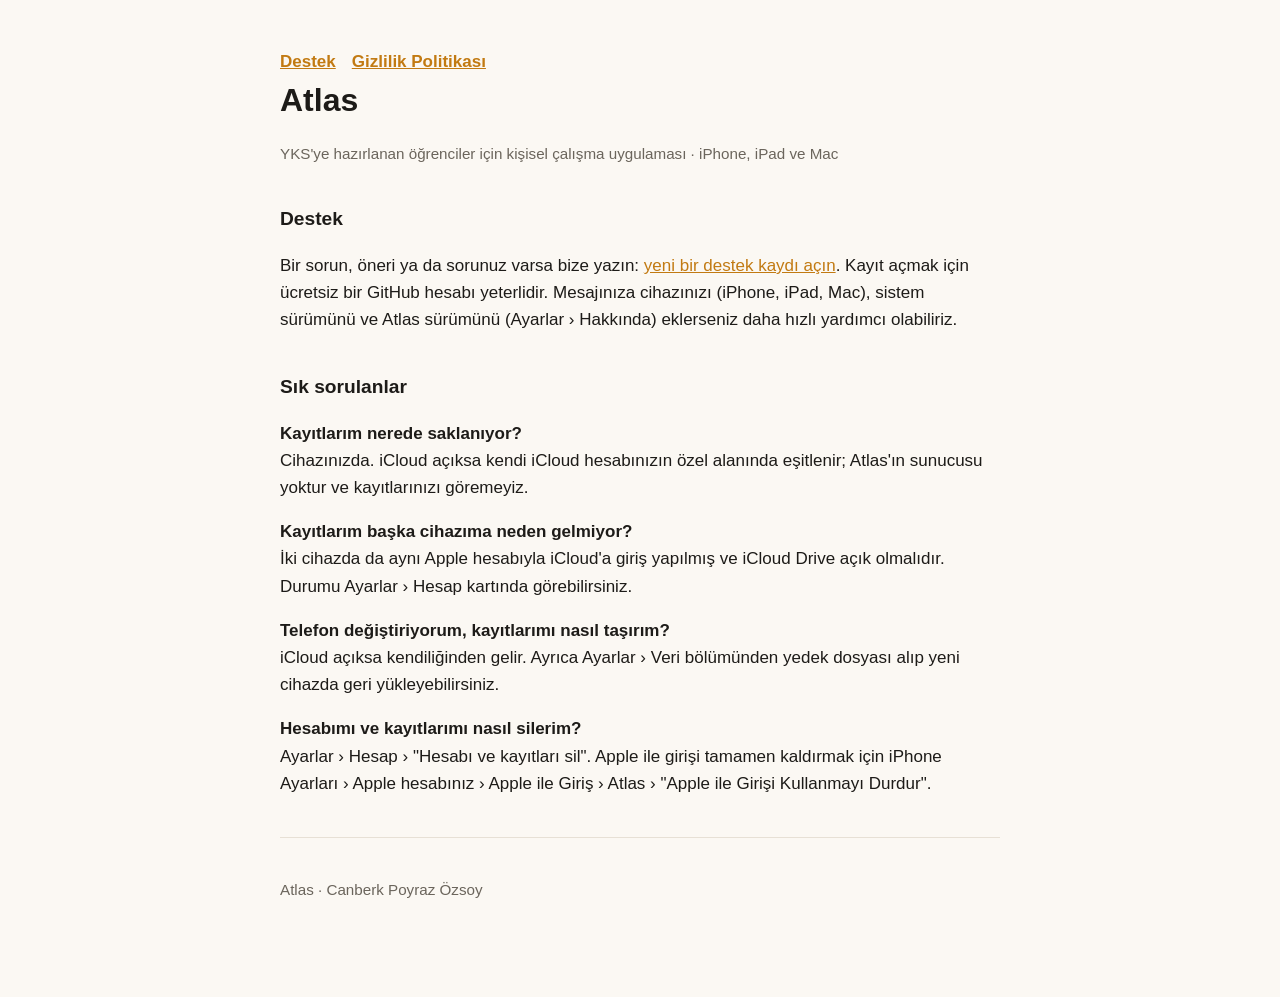
==== index.html @ c093d73d "Atlas gizlilik politikası ve destek sayfası Co-Authored-By: Claude Opus 5.5 <noreply@anthropic.com>" ====
<!doctype html>
<html lang="tr"><head><meta charset="utf-8"><meta name="viewport" content="width=device-width,initial-scale=1">
<title>Atlas Destek</title><link rel="stylesheet" href="stil.css"></head>
<body><main>
<nav><a href="./">Destek</a><a href="gizlilik.html">Gizlilik Politikası</a></nav>
<h1>Atlas</h1>
<p class="alt">YKS'ye hazırlanan öğrenciler için kişisel çalışma uygulaması · iPhone, iPad ve Mac</p>

<h2>Destek</h2>
<p>Bir sorun, öneri ya da sorunuz varsa bize yazın: <a href="https://github.com/PoyrazDeveloper/atlas-destek/issues/new">yeni bir destek kaydı açın</a>. Kayıt açmak için ücretsiz bir GitHub hesabı yeterlidir. Mesajınıza cihazınızı (iPhone, iPad, Mac), sistem sürümünü ve Atlas sürümünü (Ayarlar › Hakkında) eklerseniz daha hızlı yardımcı olabiliriz.</p>

<h2>Sık sorulanlar</h2>
<p><strong>Kayıtlarım nerede saklanıyor?</strong><br>Cihazınızda. iCloud açıksa kendi iCloud hesabınızın özel alanında eşitlenir; Atlas'ın sunucusu yoktur ve kayıtlarınızı göremeyiz.</p>
<p><strong>Kayıtlarım başka cihazıma neden gelmiyor?</strong><br>İki cihazda da aynı Apple hesabıyla iCloud'a giriş yapılmış ve iCloud Drive açık olmalıdır. Durumu Ayarlar › Hesap kartında görebilirsiniz.</p>
<p><strong>Telefon değiştiriyorum, kayıtlarımı nasıl taşırım?</strong><br>iCloud açıksa kendiliğinden gelir. Ayrıca Ayarlar › Veri bölümünden yedek dosyası alıp yeni cihazda geri yükleyebilirsiniz.</p>
<p><strong>Hesabımı ve kayıtlarımı nasıl silerim?</strong><br>Ayarlar › Hesap › "Hesabı ve kayıtları sil". Apple ile girişi tamamen kaldırmak için iPhone Ayarları › Apple hesabınız › Apple ile Giriş › Atlas › "Apple ile Girişi Kullanmayı Durdur".</p>

<hr><p class="alt">Atlas · Canberk Poyraz Özsoy</p>
</main></body></html>
---- stil.css ----
:root{--zemin:#fbf8f3;--metin:#1d1b18;--ikincil:#6b655c;--vurgu:#c27a12;--cizgi:#e7e0d5}
@media (prefers-color-scheme:dark){:root{--zemin:#14130f;--metin:#f2eee7;--ikincil:#a59e93;--vurgu:#e9a43a;--cizgi:#2c2a25}}
body{margin:0;background:var(--zemin);color:var(--metin);font:17px/1.6 -apple-system,BlinkMacSystemFont,"Segoe UI",sans-serif}
main{max-width:720px;margin:0 auto;padding:48px 16px 80px}
h1{font-size:2rem;margin:0 0 4px}h2{font-size:1.2rem;margin:2em 0 .4em}
p,li{color:var(--metin)}.alt{color:var(--ikincil);font-size:.95rem}
a{color:var(--vurgu)}hr{border:0;border-top:1px solid var(--cizgi);margin:40px 0}
nav a{margin-right:16px;font-weight:600}
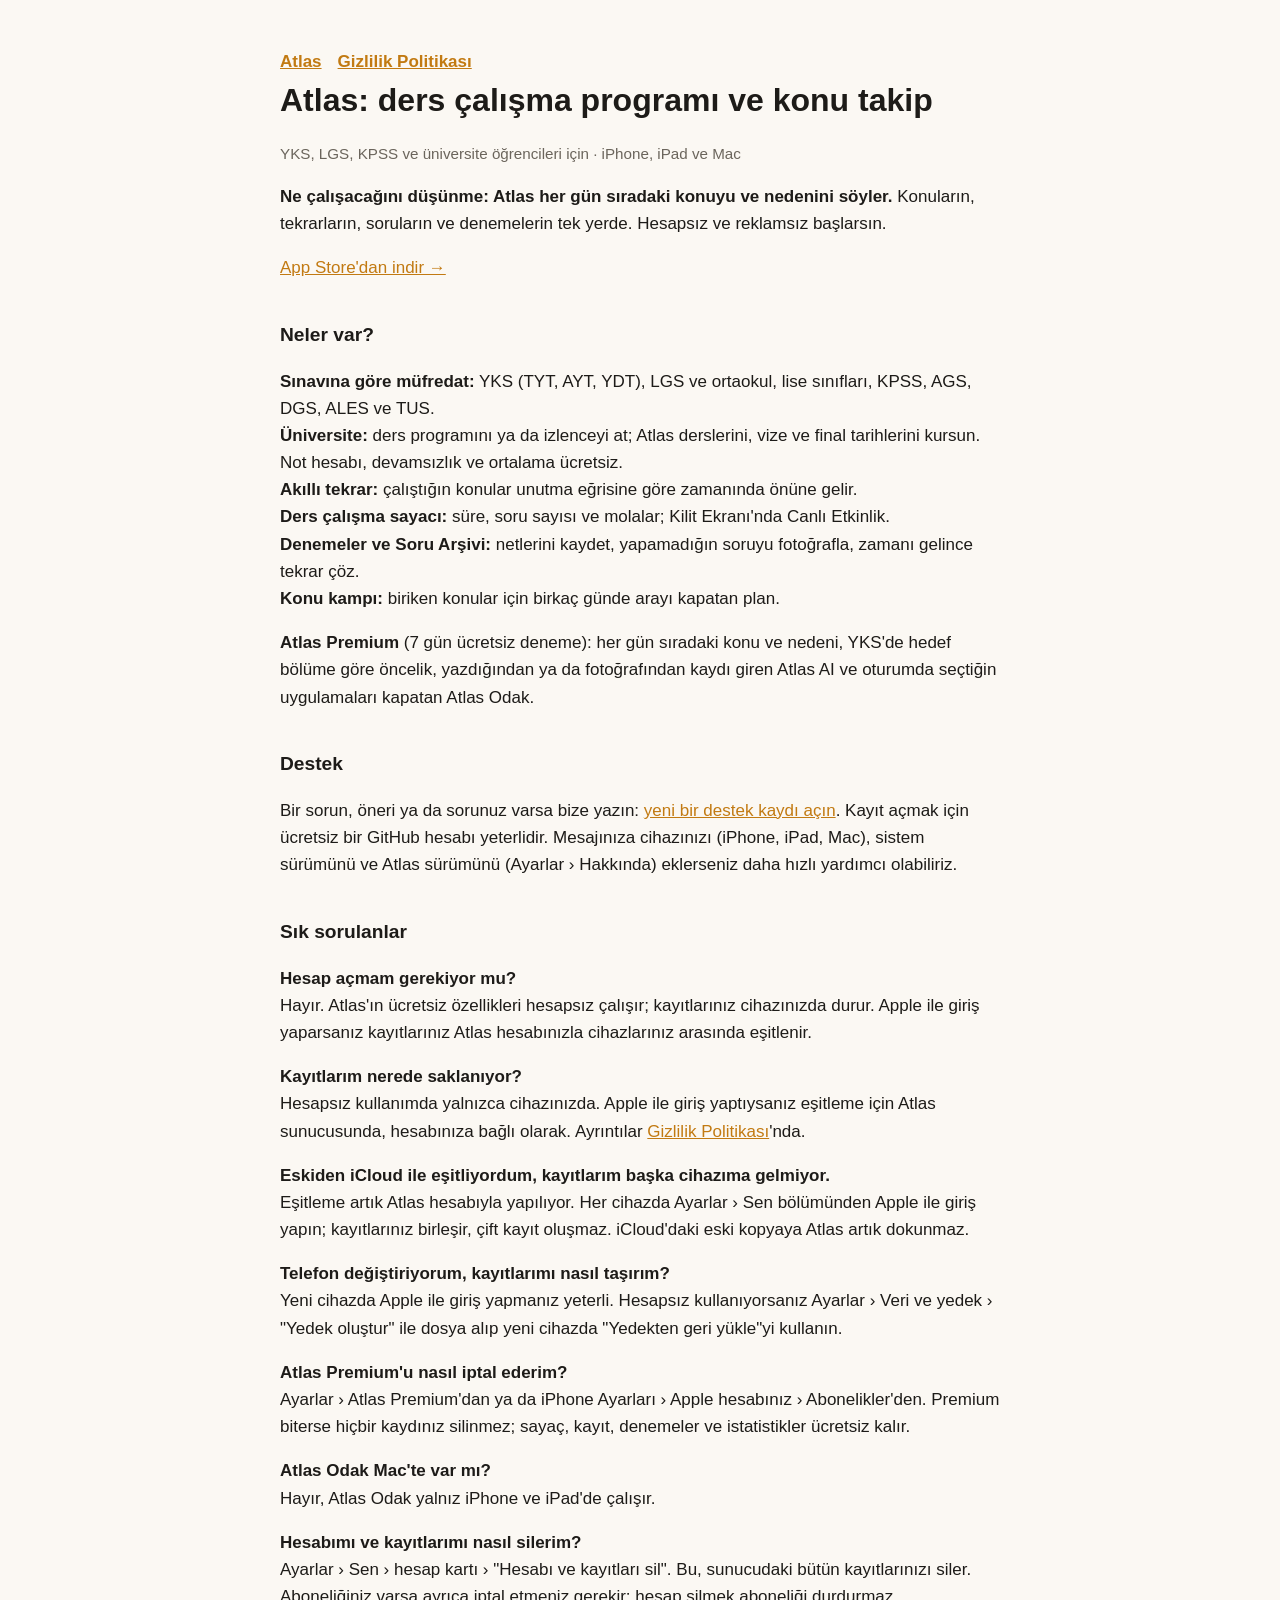
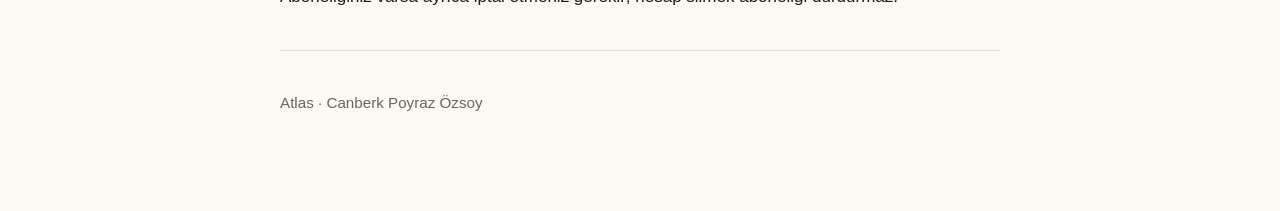
==== commit 125e9643: "Destek 2.0: güncel SSS, tanıtım, App Store bağlantısı ve SEO Eski SSS 'sunucu yok, iCloud' diyordu; " ====
--- a/index.html
+++ b/index.html
@@ -1,19 +1,52 @@
 <!doctype html>
 <html lang="tr"><head><meta charset="utf-8"><meta name="viewport" content="width=device-width,initial-scale=1">
-<title>Atlas Destek</title><link rel="stylesheet" href="stil.css"></head>
+<title>Atlas: YKS, LGS, KPSS ve Üniversite Ders Çalışma Programı Uygulaması</title>
+<meta name="description" content="Atlas her gün sıradaki konuyu ve nedenini söyler. YKS, LGS, KPSS ve üniversite için konu takip, akıllı tekrar ve ders çalışma sayacı. iPhone, iPad, Mac.">
+<link rel="canonical" href="https://poyrazdeveloper.github.io/atlas-destek/">
+<meta name="apple-itunes-app" content="app-id=6829022614">
+<meta property="og:type" content="website">
+<meta property="og:locale" content="tr_TR">
+<meta property="og:site_name" content="Atlas">
+<meta property="og:title" content="Atlas: Ne çalışacağını Atlas söyler">
+<meta property="og:description" content="YKS, LGS, KPSS ve üniversite için her gün sıradaki konu ve nedeni. Konu takip, akıllı tekrar, sayaç ve denemeler tek yerde.">
+<meta property="og:url" content="https://poyrazdeveloper.github.io/atlas-destek/">
+<meta property="og:image" content="https://poyrazdeveloper.github.io/atlas-destek/paylasim.jpg">
+<meta property="og:image:width" content="1200"><meta property="og:image:height" content="750">
+<meta property="og:image:alt" content="Atlas'ın Mac, iPad ve iPhone'daki ana sayfası">
+<meta name="twitter:card" content="summary_large_image">
+<link rel="stylesheet" href="stil.css">
+<script type="application/ld+json">
+{"@context":"https://schema.org","@type":"SoftwareApplication","name":"Atlas: YKS, LGS, KPSS Takip","operatingSystem":"iOS, iPadOS, macOS","applicationCategory":"EducationalApplication","inLanguage":"tr","description":"YKS, LGS, KPSS ve üniversite öğrencileri için ders çalışma uygulaması: her gün sıradaki konu ve nedeni, konu takip, akıllı tekrar, ders çalışma sayacı ve denemeler.","url":"https://poyrazdeveloper.github.io/atlas-destek/","downloadUrl":"https://apps.apple.com/app/id6829022614","image":"https://poyrazdeveloper.github.io/atlas-destek/paylasim.jpg","offers":{"@type":"Offer","price":"0","priceCurrency":"TRY"},"author":{"@type":"Person","name":"Canberk Poyraz Özsoy"}}
+</script>
+</head>
 <body><main>
-<nav><a href="./">Destek</a><a href="gizlilik.html">Gizlilik Politikası</a></nav>
-<h1>Atlas</h1>
-<p class="alt">YKS'ye hazırlanan öğrenciler için kişisel çalışma uygulaması · iPhone, iPad ve Mac</p>
+<nav><a href="./">Atlas</a><a href="gizlilik.html">Gizlilik Politikası</a></nav>
+<h1>Atlas: ders çalışma programı ve konu takip</h1>
+<p class="alt">YKS, LGS, KPSS ve üniversite öğrencileri için · iPhone, iPad ve Mac</p>
+
+<p><strong>Ne çalışacağını düşünme: Atlas her gün sıradaki konuyu ve nedenini söyler.</strong> Konuların, tekrarların, soruların ve denemelerin tek yerde. Hesapsız ve reklamsız başlarsın.</p>
+<p><a href="https://apps.apple.com/app/id6829022614">App Store'dan indir →</a></p>
+
+<h2>Neler var?</h2>
+<p><strong>Sınavına göre müfredat:</strong> YKS (TYT, AYT, YDT), LGS ve ortaokul, lise sınıfları, KPSS, AGS, DGS, ALES ve TUS.<br>
+<strong>Üniversite:</strong> ders programını ya da izlenceyi at; Atlas derslerini, vize ve final tarihlerini kursun. Not hesabı, devamsızlık ve ortalama ücretsiz.<br>
+<strong>Akıllı tekrar:</strong> çalıştığın konular unutma eğrisine göre zamanında önüne gelir.<br>
+<strong>Ders çalışma sayacı:</strong> süre, soru sayısı ve molalar; Kilit Ekranı'nda Canlı Etkinlik.<br>
+<strong>Denemeler ve Soru Arşivi:</strong> netlerini kaydet, yapamadığın soruyu fotoğrafla, zamanı gelince tekrar çöz.<br>
+<strong>Konu kampı:</strong> biriken konular için birkaç günde arayı kapatan plan.</p>
+<p><strong>Atlas Premium</strong> (7 gün ücretsiz deneme): her gün sıradaki konu ve nedeni, YKS'de hedef bölüme göre öncelik, yazdığından ya da fotoğrafından kaydı giren Atlas AI ve oturumda seçtiğin uygulamaları kapatan Atlas Odak.</p>
 
 <h2>Destek</h2>
 <p>Bir sorun, öneri ya da sorunuz varsa bize yazın: <a href="https://github.com/PoyrazDeveloper/atlas-destek/issues/new">yeni bir destek kaydı açın</a>. Kayıt açmak için ücretsiz bir GitHub hesabı yeterlidir. Mesajınıza cihazınızı (iPhone, iPad, Mac), sistem sürümünü ve Atlas sürümünü (Ayarlar › Hakkında) eklerseniz daha hızlı yardımcı olabiliriz.</p>
 
 <h2>Sık sorulanlar</h2>
-<p><strong>Kayıtlarım nerede saklanıyor?</strong><br>Cihazınızda. iCloud açıksa kendi iCloud hesabınızın özel alanında eşitlenir; Atlas'ın sunucusu yoktur ve kayıtlarınızı göremeyiz.</p>
-<p><strong>Kayıtlarım başka cihazıma neden gelmiyor?</strong><br>İki cihazda da aynı Apple hesabıyla iCloud'a giriş yapılmış ve iCloud Drive açık olmalıdır. Durumu Ayarlar › Hesap kartında görebilirsiniz.</p>
-<p><strong>Telefon değiştiriyorum, kayıtlarımı nasıl taşırım?</strong><br>iCloud açıksa kendiliğinden gelir. Ayrıca Ayarlar › Veri bölümünden yedek dosyası alıp yeni cihazda geri yükleyebilirsiniz.</p>
-<p><strong>Hesabımı ve kayıtlarımı nasıl silerim?</strong><br>Ayarlar › Hesap › "Hesabı ve kayıtları sil". Apple ile girişi tamamen kaldırmak için iPhone Ayarları › Apple hesabınız › Apple ile Giriş › Atlas › "Apple ile Girişi Kullanmayı Durdur".</p>
+<p><strong>Hesap açmam gerekiyor mu?</strong><br>Hayır. Atlas'ın ücretsiz özellikleri hesapsız çalışır; kayıtlarınız cihazınızda durur. Apple ile giriş yaparsanız kayıtlarınız Atlas hesabınızla cihazlarınız arasında eşitlenir.</p>
+<p><strong>Kayıtlarım nerede saklanıyor?</strong><br>Hesapsız kullanımda yalnızca cihazınızda. Apple ile giriş yaptıysanız eşitleme için Atlas sunucusunda, hesabınıza bağlı olarak. Ayrıntılar <a href="gizlilik.html">Gizlilik Politikası</a>'nda.</p>
+<p><strong>Eskiden iCloud ile eşitliyordum, kayıtlarım başka cihazıma gelmiyor.</strong><br>Eşitleme artık Atlas hesabıyla yapılıyor. Her cihazda Ayarlar › Sen bölümünden Apple ile giriş yapın; kayıtlarınız birleşir, çift kayıt oluşmaz. iCloud'daki eski kopyaya Atlas artık dokunmaz.</p>
+<p><strong>Telefon değiştiriyorum, kayıtlarımı nasıl taşırım?</strong><br>Yeni cihazda Apple ile giriş yapmanız yeterli. Hesapsız kullanıyorsanız Ayarlar › Veri ve yedek › "Yedek oluştur" ile dosya alıp yeni cihazda "Yedekten geri yükle"yi kullanın.</p>
+<p><strong>Atlas Premium'u nasıl iptal ederim?</strong><br>Ayarlar › Atlas Premium'dan ya da iPhone Ayarları › Apple hesabınız › Abonelikler'den. Premium biterse hiçbir kaydınız silinmez; sayaç, kayıt, denemeler ve istatistikler ücretsiz kalır.</p>
+<p><strong>Atlas Odak Mac'te var mı?</strong><br>Hayır, Atlas Odak yalnız iPhone ve iPad'de çalışır.</p>
+<p><strong>Hesabımı ve kayıtlarımı nasıl silerim?</strong><br>Ayarlar › Sen › hesap kartı › "Hesabı ve kayıtları sil". Bu, sunucudaki bütün kayıtlarınızı siler. Aboneliğiniz varsa ayrıca iptal etmeniz gerekir; hesap silmek aboneliği durdurmaz.</p>
 
 <hr><p class="alt">Atlas · Canberk Poyraz Özsoy</p>
 </main></body></html>
